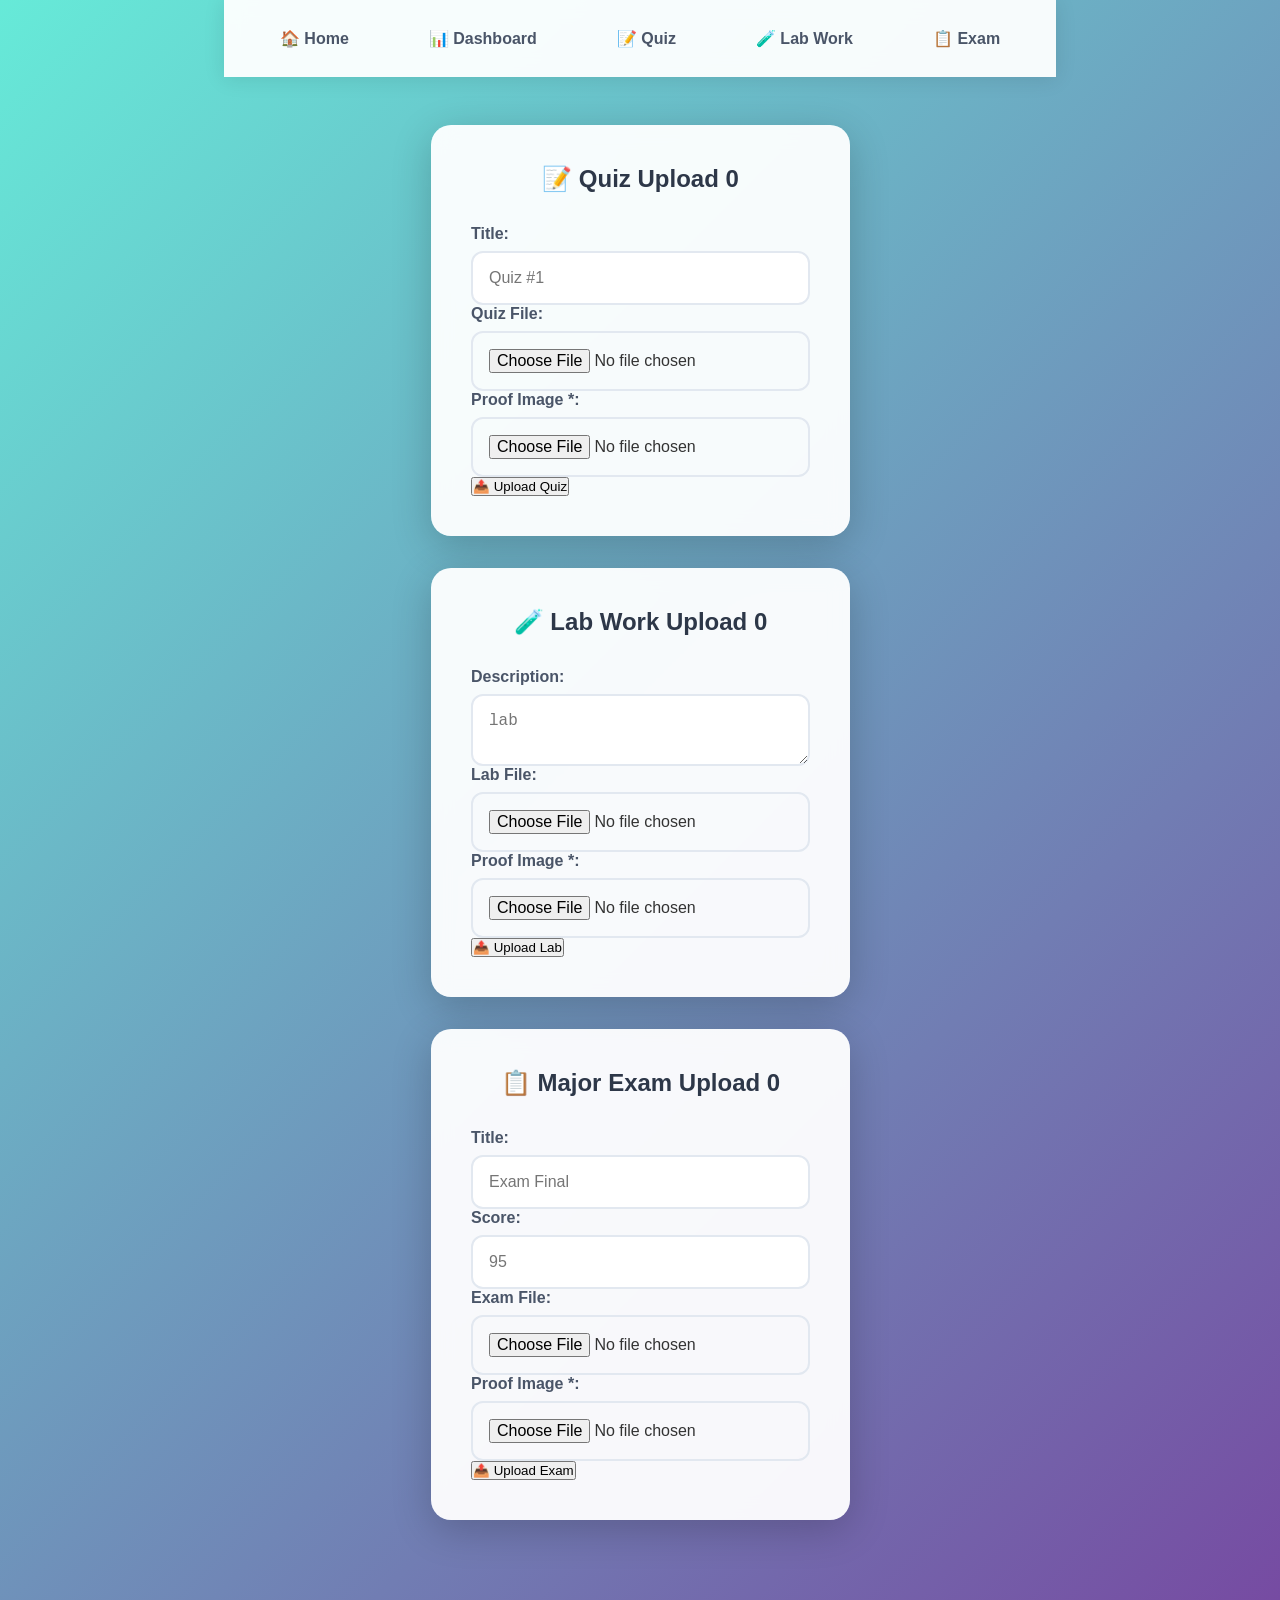
==== lab page.html @ 3066f9bf "Add files via upload" ====
<!DOCTYPE html>
<html lang="en">
<head>
    <meta charset="UTF-8">
    <meta name="viewport" content="width=device-width, initial-scale=1.0">
    <title>Upload Files</title>
     <link rel="stylesheet" href="style.css">
</head>
<body>
   <nav class="menu">
    <a href="index.html" id="nav-home">🏠 Home</a>
    <a href="dashboard.html" id="nav-dashboard">📊 Dashboard</a>
    <a href="quiz.html" id="nav-quiz">📝 Quiz</a>
    <a href="lab.html" id="nav-lab">🧪 Lab Work</a>
    <a href="exam.html" id="nav-exam">📋 Exam</a>
</nav>

    <div class="upload-container">
        <!-- QUIZ UPLOAD -->
        <div class="upload-section">
            <h2>📝 Quiz Upload <span id="quizCounter">0</span></h2>
            <form id="quizForm">
                <div class="form-group">
                    <label>Title:</label>
                    <input type="text" id="quizTitle" placeholder="Quiz #1" required>
                </div>
                <div class="form-group">
                    <label>Quiz File:</label>
                    <input type="file" id="quizFile" accept=".pdf,.doc" required>
                </div>
                <div class="form-group">
                    <label>Proof Image *:</label>
                    <input type="file" id="quizProof" accept="image/*" required>
                </div>
                <button type="button" onclick="uploadQuiz()">📤 Upload Quiz</button>
            </form>
        </div>

        <!-- LAB UPLOAD -->
        <div class="upload-section">
            <h2>🧪 Lab Work Upload <span id="labCounter">0</span></h2>
            <form id="labForm">
                <div class="form-group">
                    <label>Description:</label>
                    <textarea id="labTitle" placeholder="lab" required></textarea>
                </div>
                <div class="form-group">
                    <label>Lab File:</label>
                    <input type="file" id="labFile" accept=".html, .css" required>
                </div>
                <div class="form-group">
                    <label>Proof Image *:</label>
                    <input type="file" id="labProof" accept="image/*" required>
                </div>
                <button type="button" onclick="uploadLab()">📤 Upload Lab</button>
            </form>
        </div>

        <!-- EXAM UPLOAD -->
        <div class="upload-section">
            <h2>📋 Major Exam Upload <span id="examCounter">0</span></h2>
            <form id="examForm">
                <div class="form-group">
                    <label>Title:</label>
                    <input type="text" id="examTitle" placeholder="Exam Final" required>
                </div>
                <div class="form-group">
                    <label>Score:</label>
                    <input type="number" id="examScore" placeholder="95" min="0" max="100">
                </div>
                <div class="form-group">
                    <label>Exam File:</label>
                    <input type="file" id="examFile" accept=".pdf,image/*" required>
                </div>
                <div class="form-group">
                    <label>Proof Image *:</label>
                    <input type="file" id="examProof" accept="image/*" required>
                </div>
                <button type="button" onclick="uploadExam()">📤 Upload Exam</button>
            </form>
        </div>
    </div>

    <script>
        // ===========================================
        // UPLOADS JAVASCRIPT (INLINE - FULL FEATURES)
        // ===========================================
        
        let quizCount = 0, labCount = 0, examCount = 0;
        
        function uploadLab() {
            let title = document.getElementById('labTitle').value;
            let file = document.getElementById('labFile').files[0];
            let proof = document.getElementById('labProof').files[0];
            
            if (title && file && proof) {
                labCount++;
                document.getElementById('labCounter').textContent = labCount;
                alert(`✅ Lab "${title.substring(0,20)}..." uploaded!\nTotal Labs: ${labCount}`);
                document.getElementById('labForm').reset();
            } else {
                alert('❌ Fill all fields!');
            }
        }
        
        function uploadExam() {
            let title = document.getElementById('examTitle').value;
            let score = document.getElementById('examScore').value;
            let file = document.getElementById('examFile').files[0];
            let proof = document.getElementById('examProof').files[0];
            
            if (title && file && proof) {
                examCount++;
                document.getElementById('examCounter').textContent = examCount;
                
                // Sample 10: Grade Checker
                let grade = score >= 90 ? 'A' : score >= 80 ? 'B' : score >= 70 ? 'C' : 'F';
                alert(`✅ Exam "${title}" uploaded!\nScore: ${score || 'N/A'} (${grade})\nTotal Exams: ${examCount}`);
                document.getElementById('examForm').reset();
            } else {
                alert('❌ Fill all fields!');
            }
        }
        
        console.log('📤 Uploads JS Loaded!');
    </script>
</body>
</html>
---- style.css ----
* {
    margin: 0;
    padding: 0;
    box-sizing: border-box;
}

body {
    font-family: Arial, sans-serif;
    background: linear-gradient(135deg, #66ead8 0%, #764ba2 100%);
    color: #333;
    min-height: 100vh;
}

/* Navigation */
.menu {
    background: rgba(255,255,255,0.95);
    backdrop-filter: blur(10px);
    padding: 1rem 2rem;
    display: flex;
    justify-content: center;
    gap: 2rem;
    position: sticky;
    top: 0;
    z-index: 100;
    box-shadow: 0 2px 20px rgba(0,0,0,0.1);
}

.menu a {
    color: #4a5568;
    text-decoration: none;
    padding: 0.8rem 1.5rem;
    border-radius: 25px;
    font-weight: bold;
    transition: all 0.3s;
}

.menu a:hover, .menu a.active {
    background: #667eea;
    color: white;
    transform: translateY(-2px);
}

/* Home Page */
        body {
            background-color: #f4f4f9;
            font-family: Arial, Helvetica, sans-serif;
            display: flex;
            flex-direction: column;
            align-items: center;
            justify-content: center;
            min-height: 100vh;
            margin: 0;
        }

        .header {
            margin-bottom: 20px;
            text-align: center;
        }
        
        .header h1 {
            font-size: 2.5rem;
            color: #333;
            text-transform: uppercase;
            letter-spacing: 2px;
        }

        .subheader {
            width: 100%;
            max-width: 700px;
        }

        .main-card {
            background: white;
            border-radius: 15px;
            box-shadow: 0 5px 15px rgba(0,0,0,0.1);
            display: flex;
            flex-direction: column;
            align-items: center;
            overflow: hidden;
        }

        .left-side {
            background-color: #6f70d8;
            width: 100%;
            padding: 40px;
            display: flex;
            align-items: center;
            justify-content: center;
        }

        .circle-pic img {
            width: 180px;
            height: 180px;
            border-radius: 50%;
            object-fit: cover;
            border: 5px solid white;
        }

        .body {
            padding: 20px 40px 10px 40px;
            text-align: left;
            width: 100%;
        }

        .body p {
            font-size: 1.1rem;
            margin: 10px 0;
            color: #333;
        }

        .subfooter {
            padding: 10px 40px 10px 40px;
            text-align: left;
            width: 100%;
            color: #555;
            line-height: 1.6;
        }
        
        .subfooter strong {
            color: #333;
        }
        
        .footer {
            padding: 10px 40px 40px 40px;
            text-align: left;
            width: 100%;
            color: #555;
            line-height: 1.6;
            border-top: 1px solid #eee;
            padding-top: 15px;
        }
        
        .footer strong {
            color: #333;
        }






/* Skills & Projects */
.skills, .projects {
    margin: 2rem;
    padding: 3rem;
    background: rgba(255,255,255,0.95);
    backdrop-filter: blur(10px);
    border-radius: 20px;
    box-shadow: 0 10px 40px rgba(0,0,0,0.2);
}

.skills h2, .projects h2, .dashboard h1 {
    text-align: center;
    margin-bottom: 2rem;
    color: #2d3748;
    font-size: 2rem;
}

.skills ul {
    list-style: none;
    display: grid;
    grid-template-columns: repeat(auto-fit, minmax(200px, 1fr));
    gap: 1.5rem;
}

.skills li {
    background: #f7fafc;
    padding: 1.5rem;
    border-radius: 15px;
    text-align: center;
    border-left: 5px solid #667eea;
    transition: transform 0.3s;
}

.skills li:hover {
    transform: translateY(-5px);
}

.project {
    background: #f7fafc;
    padding: 2rem;
    margin-bottom: 1.5rem;
    border-radius: 15px;
    border-left: 5px solid #48bb78;
}

/* Dashboard */
.dashboard {
    max-width: 800px;
    margin: 3rem auto;
    padding: 3rem;
    background: rgba(255,255,255,0.95);
    backdrop-filter: blur(10px);
    border-radius: 20px;
    box-shadow: 0 10px 40px rgba(0,0,0,0.2);
    text-align: center;
}

.stats {
    display: flex;
    justify-content: center;
    gap: 2rem;
    margin: 2rem 0;
    flex-wrap: wrap;
}

.stat {
    background: linear-gradient(135deg, #667eea, #764ba2);
    color: white;
    padding: 2.5rem 2rem;
    border-radius: 20px;
    min-width: 150px;
}

.stat h2 {
    font-size: 3rem;
    margin-bottom: 0.5rem;
}

.summary {
    background: #f7fafc;
    padding: 2rem;
    border-radius: 15px;
    margin-top: 2rem;
}

.summary p {
    font-size: 1.2rem;
    margin-bottom: 0.5rem;
}

/* Upload Page */
.upload-container {
    max-width: 900px;
    margin: 2rem auto;
    padding: 1rem;
}

.upload-section {
    background: rgba(255,255,255,0.95);
    backdrop-filter: blur(10px);
    margin-bottom: 2rem;
    padding: 2.5rem;
    border-radius: 20px;
    box-shadow: 0 10px 40px rgba(0,0,0,0.2);
}

.upload-section h2 {
    text-align: center;
    margin-bottom: 2rem;
    color: #2d3748;
}

.upload-form {
    display: flex;
    flex-direction: column;
    gap: 1.5rem;
}

.form-group {
    display: flex;
    flex-direction: column;
}

.form-group label {
    font-weight: bold;
    margin-bottom: 0.5rem;
    color: #4a5568;
}

.required {
    color: #e53e3e;
}

.form-group input,
.form-group textarea {
    padding: 1rem;
    border: 2px solid #e2e8f0;
    border-radius: 12px;
    font-size: 1rem;
    transition: all 0.3s;
}

.form-group input:focus,
.form-group textarea:focus {
    outline: none;
    border-color: #667eea;
    box-shadow: 0 0 0 3px rgba(102, 126, 234, 0.1);
}

.upload-form button {
    padding: 1.2rem;
    background: linear-gradient(135deg, #48bb78, #38a169);
    color: white;
    border: none;
    border-radius: 12px;
    font-size: 1.1rem;
    font-weight: bold;
    cursor: pointer;
    transition: all 0.3s;
}

.upload-form button:hover {
    transform: translateY(-2px);
    box-shadow: 0 10px 25px rgba(72, 187, 120, 0.4);
}

/* Responsive */
@media (max-width: 768px) {
    .menu {
        flex-direction: column;
        gap: 1rem;
        padding: 1rem;
    }
    
    .stats {
        flex-direction: column;
        align-items: center;
    }
    
    .skills ul {
        grid-template-columns: 1fr;
    }
}
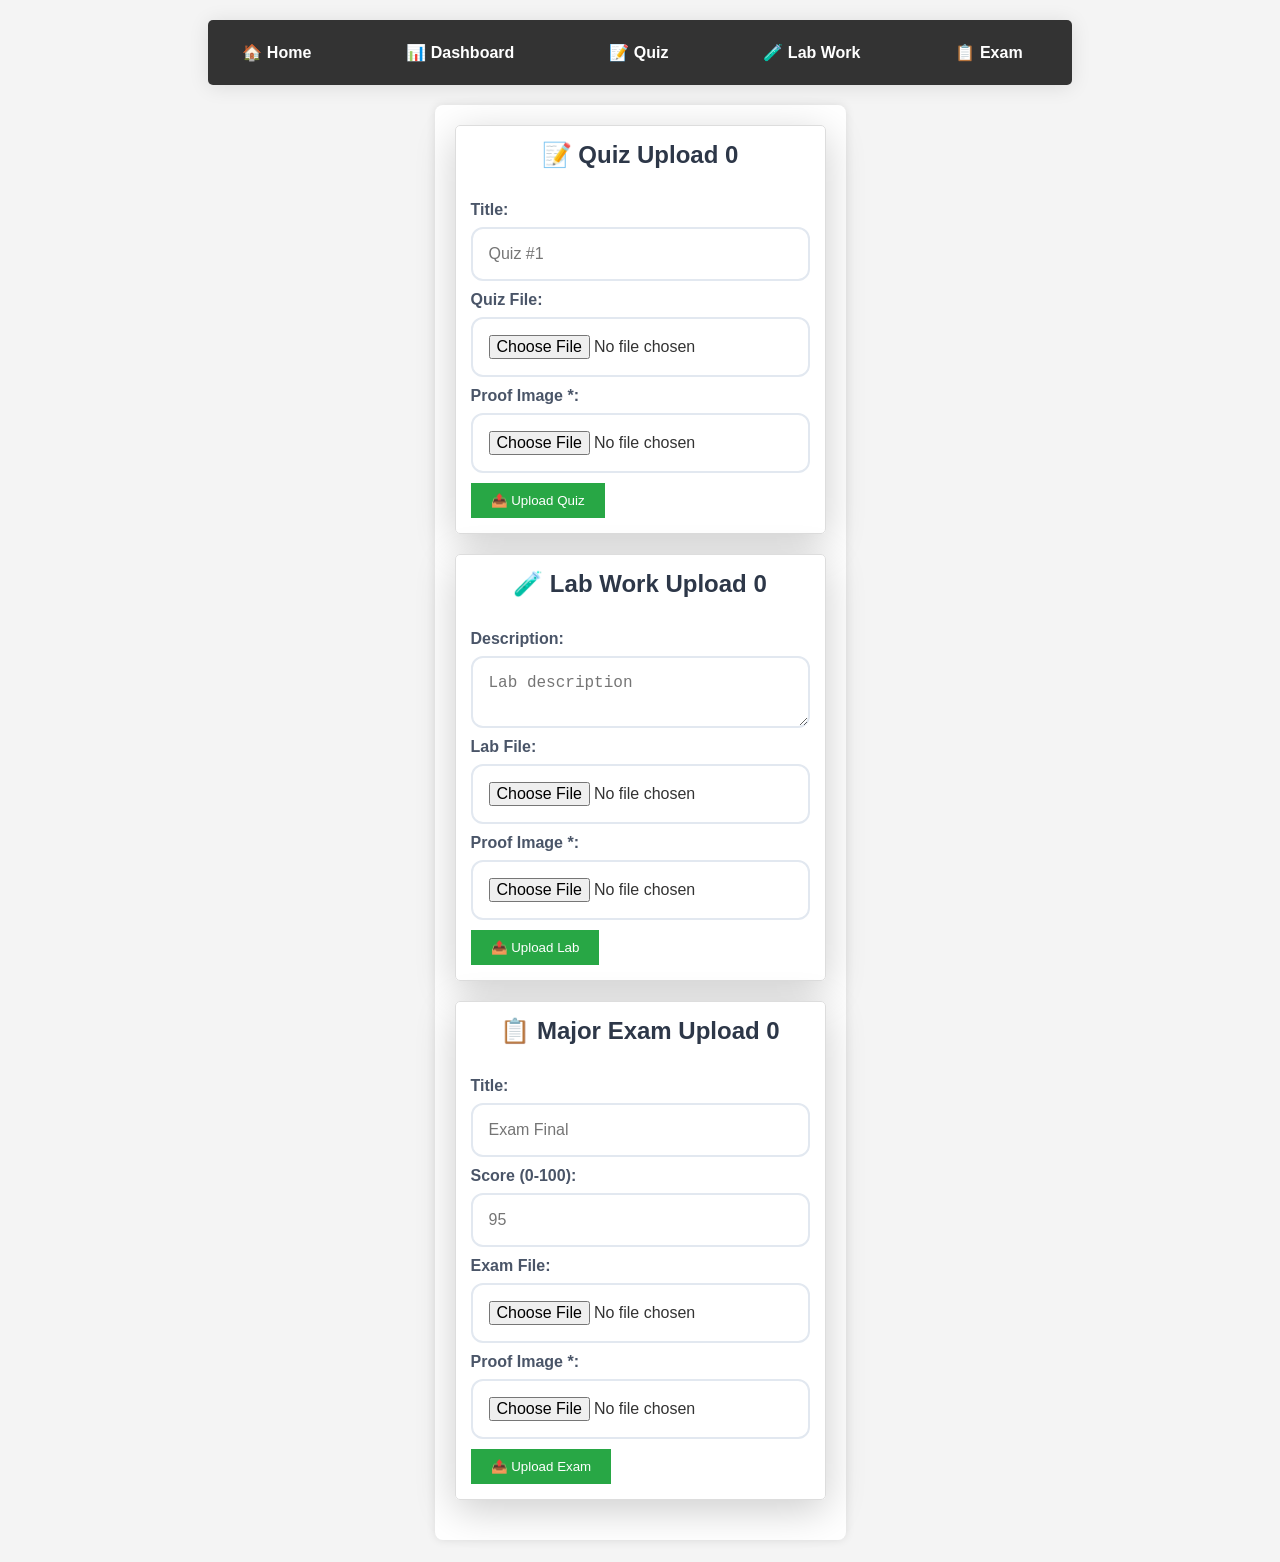
==== commit 861a60b5: "Enhance upload page with styles and functions Added styling and improved upload functions for quizze" ====
--- a/lab page.html
+++ b/lab page.html
@@ -4,16 +4,30 @@
     <meta charset="UTF-8">
     <meta name="viewport" content="width=device-width, initial-scale=1.0">
     <title>Upload Files</title>
-     <link rel="stylesheet" href="style.css">
+    <!-- Ensure style.css exists or remove this line if you don't have it -->
+    <link rel="stylesheet" href="style.css">
+    <style>
+        /* Basic styling added here in case style.css is missing */
+        body { font-family: sans-serif; background: #f4f4f4; padding: 20px; }
+        .upload-container { max-width: 800px; margin: 0 auto; background: white; padding: 20px; border-radius: 8px; box-shadow: 0 0 10px rgba(0,0,0,0.1); }
+        .menu { background: #333; padding: 10px; border-radius: 5px; margin-bottom: 20px; }
+        .menu a { color: white; text-decoration: none; margin-right: 15px; }
+        .upload-section { border: 1px solid #ddd; padding: 15px; margin-bottom: 20px; border-radius: 5px; }
+        .form-group { margin-bottom: 10px; }
+        label { display: block; font-weight: bold; margin-bottom: 5px; }
+        input, textarea { width: 100%; padding: 8px; box-sizing: border-box; }
+        button { background: #28a745; color: white; border: none; padding: 10px 20px; cursor: pointer; }
+        button:hover { background: #218838; }
+    </style>
 </head>
 <body>
-   <nav class="menu">
-    <a href="index.html" id="nav-home">🏠 Home</a>
-    <a href="dashboard.html" id="nav-dashboard">📊 Dashboard</a>
-    <a href="quiz.html" id="nav-quiz">📝 Quiz</a>
-    <a href="lab.html" id="nav-lab">🧪 Lab Work</a>
-    <a href="exam.html" id="nav-exam">📋 Exam</a>
-</nav>
+    <nav class="menu">
+        <a href="index.html" id="nav-home">🏠 Home</a>
+        <a href="dashboard.html" id="nav-dashboard">📊 Dashboard</a>
+        <a href="quiz.html" id="nav-quiz">📝 Quiz</a>
+        <a href="lab.html" id="nav-lab">🧪 Lab Work</a>
+        <a href="exam.html" id="nav-exam">📋 Exam</a>
+    </nav>
 
     <div class="upload-container">
         <!-- QUIZ UPLOAD -->
@@ -42,7 +56,7 @@
             <form id="labForm">
                 <div class="form-group">
                     <label>Description:</label>
-                    <textarea id="labTitle" placeholder="lab" required></textarea>
+                    <textarea id="labTitle" placeholder="Lab description" required></textarea>
                 </div>
                 <div class="form-group">
                     <label>Lab File:</label>
@@ -65,7 +79,7 @@
                     <input type="text" id="examTitle" placeholder="Exam Final" required>
                 </div>
                 <div class="form-group">
-                    <label>Score:</label>
+                    <label>Score (0-100):</label>
                     <input type="number" id="examScore" placeholder="95" min="0" max="100">
                 </div>
                 <div class="form-group">
@@ -83,11 +97,28 @@
 
     <script>
         // ===========================================
-        // UPLOADS JAVASCRIPT (INLINE - FULL FEATURES)
+        // UPLOADS JAVASCRIPT
         // ===========================================
         
         let quizCount = 0, labCount = 0, examCount = 0;
         
+        // --- QUIZ UPLOAD FUNCTION (Added) ---
+        function uploadQuiz() {
+            let title = document.getElementById('quizTitle').value;
+            let file = document.getElementById('quizFile').files[0];
+            let proof = document.getElementById('quizProof').files[0];
+            
+            if (title && file && proof) {
+                quizCount++;
+                document.getElementById('quizCounter').textContent = quizCount;
+                alert(`✅ Quiz "${title}" uploaded!\nTotal Quizzes: ${quizCount}`);
+                document.getElementById('quizForm').reset();
+            } else {
+                alert('❌ Please fill in all fields!');
+            }
+        }
+        
+        // --- LAB UPLOAD FUNCTION (Original) ---
         function uploadLab() {
             let title = document.getElementById('labTitle').value;
             let file = document.getElementById('labFile').files[0];
@@ -96,16 +127,17 @@
             if (title && file && proof) {
                 labCount++;
                 document.getElementById('labCounter').textContent = labCount;
-                alert(`✅ Lab "${title.substring(0,20)}..." uploaded!\nTotal Labs: ${labCount}`);
+                alert(`✅ Lab uploaded!\nDescription: ${title.substring(0,30)}...\nTotal Labs: ${labCount}`);
                 document.getElementById('labForm').reset();
             } else {
                 alert('❌ Fill all fields!');
             }
         }
         
+        // --- EXAM UPLOAD FUNCTION (Improved) ---
         function uploadExam() {
             let title = document.getElementById('examTitle').value;
-            let score = document.getElementById('examScore').value;
+            let scoreInput = document.getElementById('examScore').value;
             let file = document.getElementById('examFile').files[0];
             let proof = document.getElementById('examProof').files[0];
             
@@ -113,16 +145,11 @@
                 examCount++;
                 document.getElementById('examCounter').textContent = examCount;
                 
-                // Sample 10: Grade Checker
-                let grade = score >= 90 ? 'A' : score >= 80 ? 'B' : score >= 70 ? 'C' : 'F';
-                alert(`✅ Exam "${title}" uploaded!\nScore: ${score || 'N/A'} (${grade})\nTotal Exams: ${examCount}`);
-                document.getElementById('examForm').reset();
-            } else {
-                alert('❌ Fill all fields!');
-            }
-        }
-        
-        console.log('📤 Uploads JS Loaded!');
-    </script>
-</body>
-</html>+                // Logic to calculate grade
+                let displayScore = scoreInput ? scoreInput : "N/A";
+                let grade = "F";
+                
+                if(scoreInput) {
+                    let s = parseInt(scoreInput);
+                    if (s >= 90) grade = 'A';
+                    else if (s >= 80
